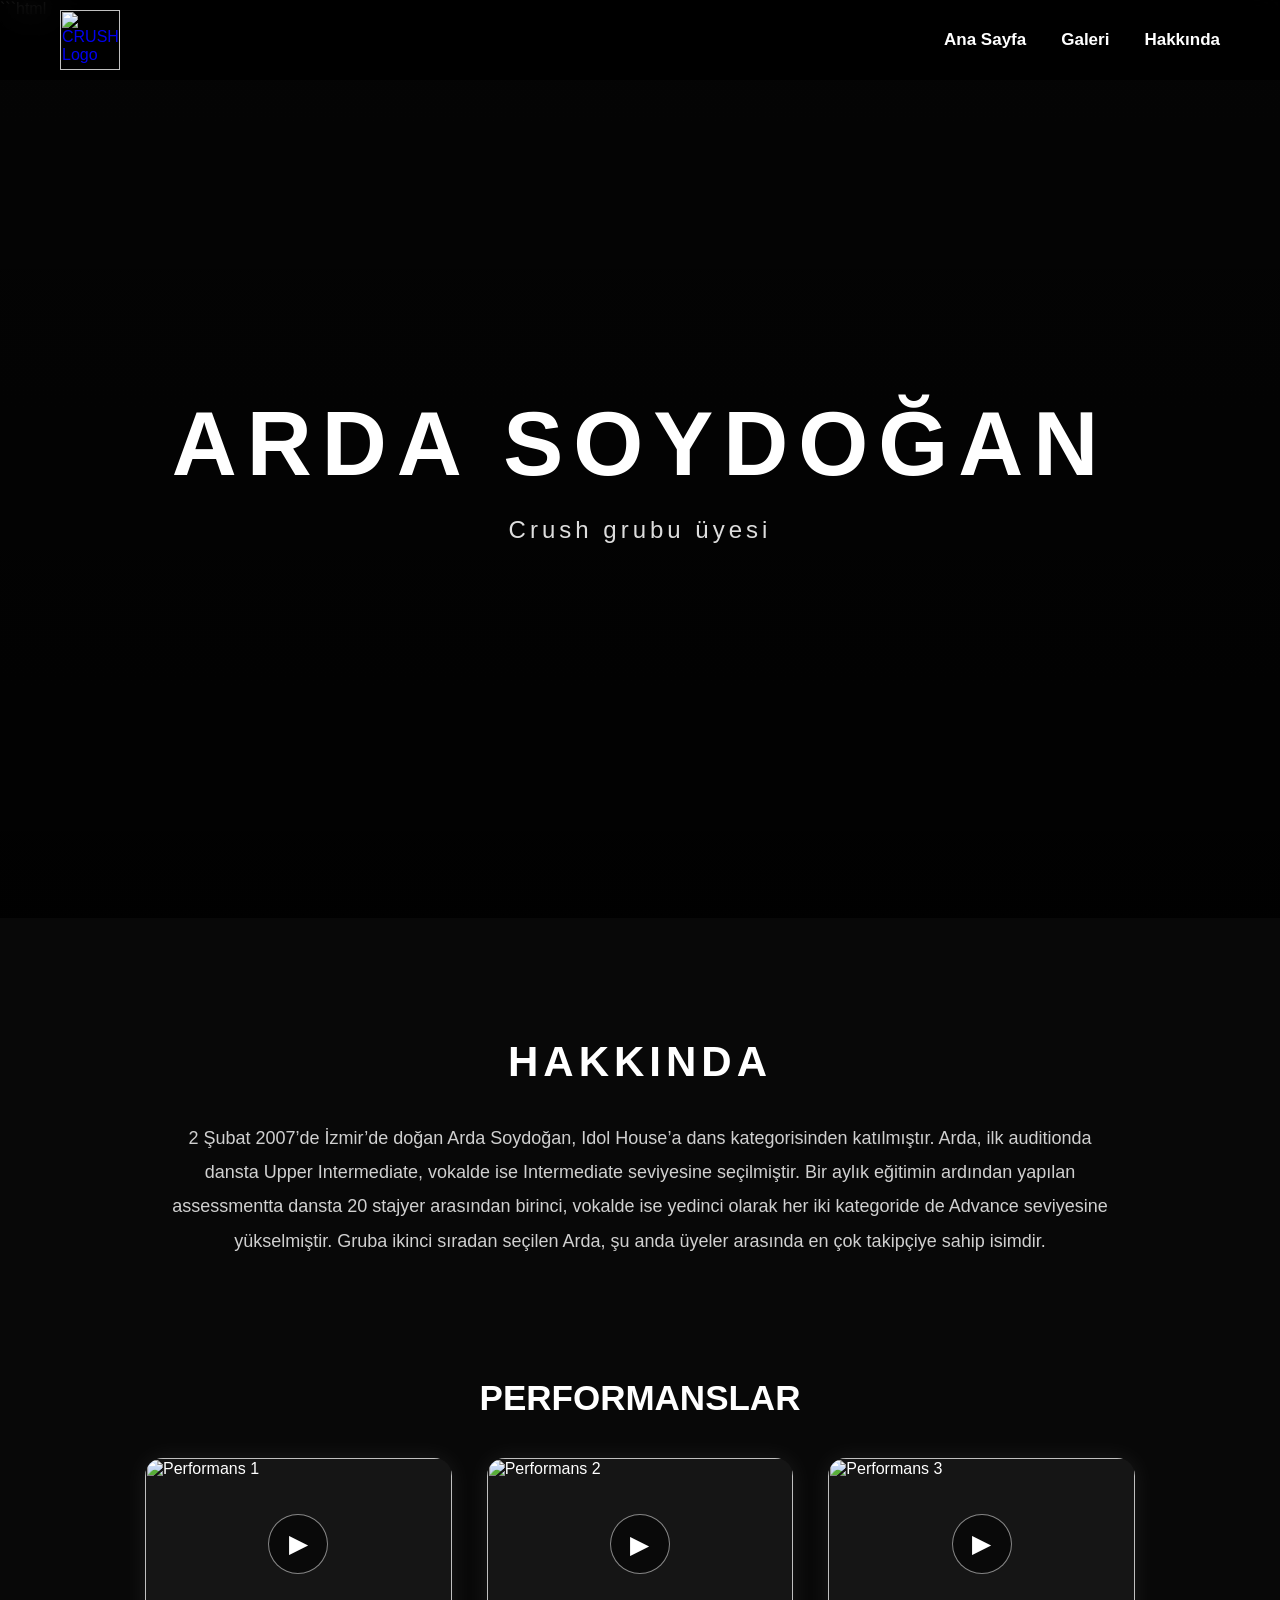
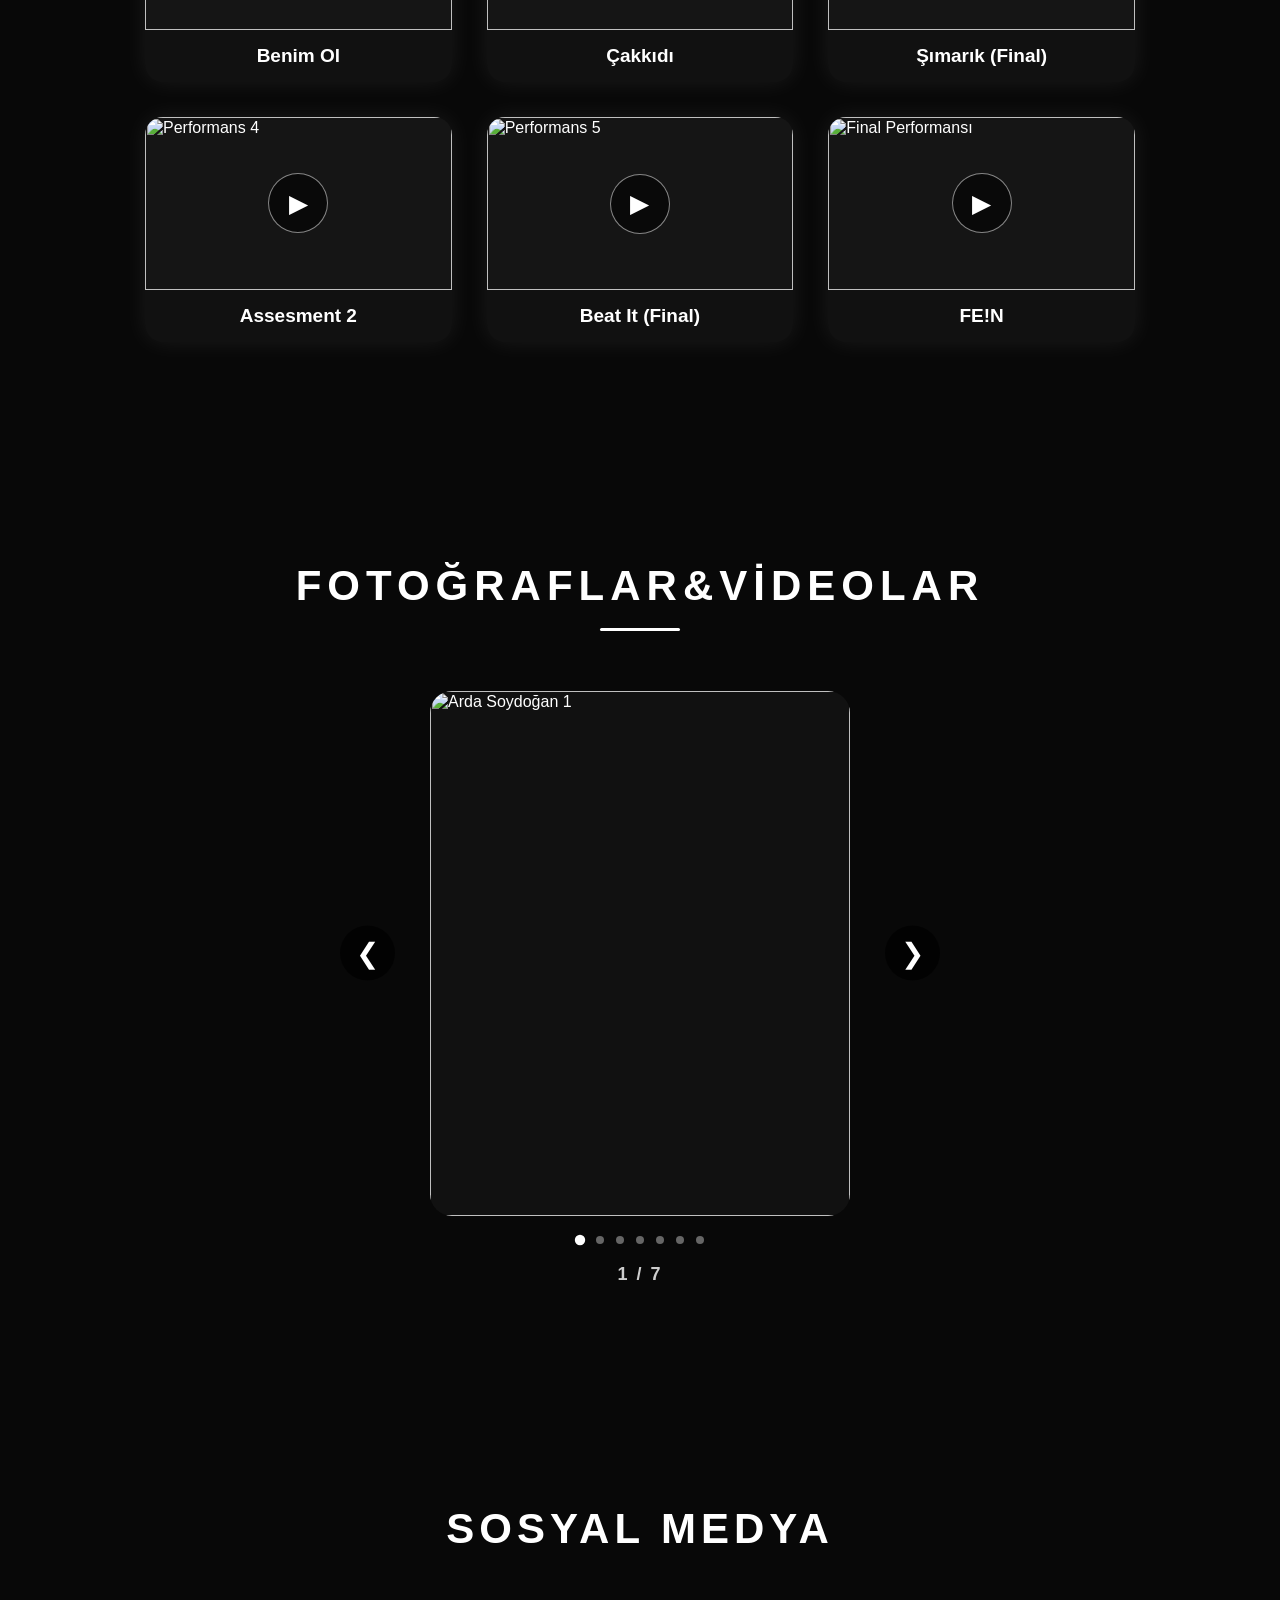
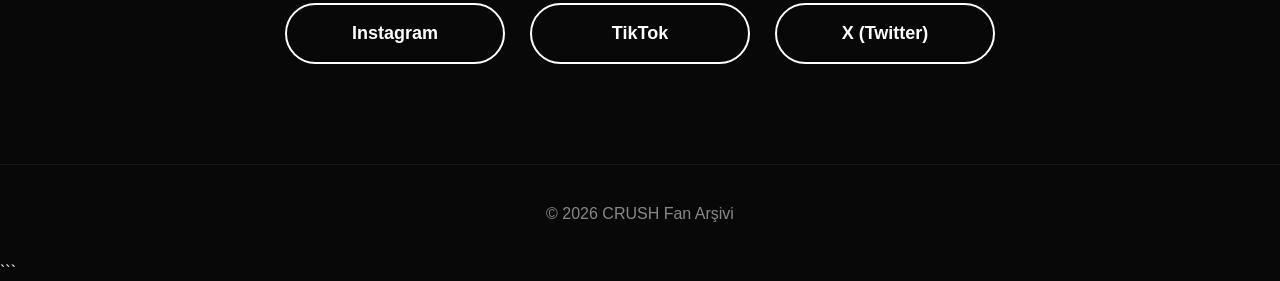
==== arda-soydogan.html @ 97792896 "Add files via upload" ====
```html
<!DOCTYPE html>
<html lang="tr">

<head>

    <meta charset="UTF-8">
    <meta name="viewport" content="width=device-width, initial-scale=1.0">

    <title>Arda Soydoğan | CRUSH</title>

    <link rel="stylesheet" href="arda-soydogan.css">

</head>


<body>


<!-- NAVBAR -->

<nav>

    <div class="logo">

        <a href="index.html">
            <img src="images/logo.jpg" alt="CRUSH Logo">
        </a>

    </div>


    <ul class="nav-links">

        <li><a href="index.html">Ana Sayfa</a></li>
        <li><a href="#gallery">Galeri</a></li>
        <li><a href="#about">Hakkında</a></li>

    </ul>

</nav>




<!-- HERO -->

<section class="hero">

    <div class="hero-overlay">

        <h1>ARDA SOYDOĞAN</h1>

        <p>Crush grubu üyesi</p>

    </div>

</section>





<!-- ABOUT -->

<section class="about" id="about">

    <h2>HAKKINDA</h2>

    <p>

2 Şubat 2007’de İzmir’de doğan Arda Soydoğan, Idol House’a dans kategorisinden katılmıştır. Arda, ilk auditionda dansta Upper Intermediate, vokalde ise Intermediate seviyesine seçilmiştir. Bir aylık eğitimin ardından yapılan assessmentta dansta 20 stajyer arasından birinci, vokalde ise yedinci olarak her iki kategoride de Advance seviyesine yükselmiştir. Gruba ikinci sıradan seçilen Arda, şu anda üyeler arasında en çok takipçiye sahip isimdir.
    </p>

</section>




<!-- PERFORMANSLAR -->

<section class="performances">

    <h2>PERFORMANSLAR</h2>

    <div class="performance-grid">

        <div class="performance-card" data-video="images/arda-performans/1.mp4">
            <div class="performance-thumb">
                <img src="images/arda-performans/1.jpg" alt="Performans 1">
                <div class="play-btn">▶</div>
            </div>
            <h3>Benim Ol</h3>
        </div>

        <div class="performance-card" data-video="images/arda-performans/2.mp4">
            <div class="performance-thumb">
                <img src="images/arda-performans/2.jpg" alt="Performans 2">
                <div class="play-btn">▶</div>
            </div>
            <h3>Çakkıdı</h3>
        </div>

        <div class="performance-card" data-video="images/arda-performans/3.mp4">
            <div class="performance-thumb">
                <img src="images/arda-performans/3.jpg" alt="Performans 3">
                <div class="play-btn">▶</div>
            </div>
            <h3>Şımarık (Final)</h3>
        </div>

        <div class="performance-card" data-video="images/arda-performans/4.mp4">
            <div class="performance-thumb">
                <img src="images/arda-performans/4.jpg" alt="Performans 4">
                <div class="play-btn">▶</div>
            </div>
            <h3>Assesment 2</h3>
        </div>

        <div class="performance-card" data-video="images/arda-performans/5.mp4">
            <div class="performance-thumb">
                <img src="images/arda-performans/5.jpg" alt="Performans 5">
                <div class="play-btn">▶</div>
            </div>
            <h3>Beat It (Final)</h3>
        </div>

        <div class="performance-card" data-video="images/arda-performans/6.mp4">
            <div class="performance-thumb">
                <img src="images/arda-performans/6.jpg" alt="Final Performansı">
                <div class="play-btn">▶</div>
            </div>
            <h3>FE!N</h3>
        </div>

    </div>

</section>


<!-- PERFORMANCE VIDEO POPUP -->

<div class="video-popup">

    <button class="popup-close">×</button>

    <div class="popup-video-wrapper">

        <video class="popup-video" playsinline></video>

        <button class="popup-play-btn">▶</button>

    </div>

</div>


<!-- GALERİ -->

<section class="gallery" id="gallery">


<h2>FOTOĞRAFLAR&VİDEOLAR</h2>


<div class="slider">


    <button class="prev">&#10094;</button>


    <div class="slides">


        <img src="images/arda-soydogan/1.jpg" class="active" alt="Arda Soydoğan 1">

        <img src="images/arda-soydogan/2.jpg" alt="Arda Soydoğan 2">

        <img src="images/arda-soydogan/3.jpg" alt="Arda Soydoğan 3">

        <img src="images/arda-soydogan/4.jpg" alt="Arda Soydoğan 4">


        <video id="ardaVideo" controls loop>

            <source src="images/arda-soydogan/5.mp4" type="video/mp4">

        </video>

        <img src="images/arda-soydogan/6.jpg" alt="Arda Soydoğan 5">


        <video id="ardaVideo2" controls loop>

            <source src="images/arda-soydogan/7.mp4" type="video/mp4">

        </video>

    </div>


    <button class="next">&#10095;</button>


</div>




<div class="dots">

    <span class="dot active-dot"></span>
    <span class="dot"></span>
    <span class="dot"></span>
    <span class="dot"></span>
    <span class="dot"></span>
    <span class="dot"></span>
    <span class="dot"></span>

</div>




<div class="counter" id="counter">
    1 / 7
</div>


</section>





<!-- SOSYAL MEDYA -->

<section class="social">

    <h2>SOSYAL MEDYA</h2>

    <div class="social-buttons">

        <a href="https://www.instagram.com/ardasoydogannn?igsh=cDVrcG1wYnpldndz" target="_blank">Instagram</a>

        <a href="https://www.tiktok.com/@jae_20s?_r=1&_t=ZS-98RLyQ02m4f" target="_blank">TikTok</a>

        <a href="https://x.com/ardasoydogann" target="_blank">X (Twitter)</a>

    </div>

</section>






<footer>

<p>© 2026 CRUSH Fan Arşivi</p>

</footer>






<!-- LIGHTBOX -->

<div class="lightbox">

    <span class="close">&times;</span>

    <img id="lightbox-img" alt="">

</div>






<script src="arda-soydogan.js"></script>

</body>

</html>
```
---- arda-soydogan.css ----
/* =========================
   RESET
========================= */

*{
    margin:0;
    padding:0;
    box-sizing:border-box;
}

html{
    scroll-behavior:smooth;
}

body{
    background:#080808;
    color:#fff;
    font-family:Arial, Helvetica, sans-serif;
    overflow-x:hidden;
}


/* =========================
   NAVBAR
========================= */

nav{
    position:fixed;
    top:0;
    left:0;
    width:100%;
    height:80px;

    display:flex;
    justify-content:space-between;
    align-items:center;

    padding:0 60px;

    background:rgba(0,0,0,.88);
    backdrop-filter:blur(14px);

    z-index:1000;
}

.logo{
    flex-shrink:0;
}

.logo img{
    height:60px;
    width:auto;
    display:block;
}

.nav-links{
    display:flex;
    align-items:center;
    gap:35px;

    list-style:none;
    margin:0;
    padding:0;

    flex-shrink:0;
}

.nav-links li{
    margin:0;
    padding:0;
}

.nav-links a{
    color:white;
    text-decoration:none;

    font-size:17px;
    font-weight:600;

    white-space:nowrap;

    transition:.3s;
}

.nav-links a:hover{
    color:#bfbfbf;
}


/* =========================
   HERO
========================= */

.hero{
    width:100%;
    height:100vh;

    background:
    linear-gradient(rgba(0,0,0,.45),rgba(0,0,0,.85)),
    url("images/arda-soydogan/1.jpg");

    background-size:cover;
    background-position:center;

    display:flex;
    justify-content:center;
    align-items:center;

    text-align:center;
}

.hero-overlay h1{
    font-size:90px;
    letter-spacing:10px;
    margin-bottom:20px;

    animation:fadeUp 1s ease;
}

.hero-overlay p{
    font-size:24px;
    color:#ddd;
    letter-spacing:4px;

    animation:fadeUp 1.3s ease;
}


/* =========================
   ABOUT
========================= */

.about{
    max-width:1000px;
    margin:120px auto;
    padding:0 30px;
    text-align:center;
}

.about h2{
    font-size:42px;
    letter-spacing:5px;
    margin-bottom:35px;
}

.about p{
    color:#d0d0d0;
    font-size:18px;
    line-height:1.9;
}


/* =========================
   PERFORMANCES
========================= */

.performances{
    width:100%;
    max-width:1050px;

    margin:100px auto;
    padding:0 30px;
}

.performances h2{
    text-align:center;

    font-size:35px;

    margin-bottom:40px;
}


/* =========================
   PERFORMANCE GRID
========================= */

.performance-grid{
    width:100%;
    max-width:1050px;

    margin:0 auto;

    display:grid;
    grid-template-columns:repeat(3,1fr);

    gap:35px;
}


/* =========================
   PERFORMANCE CARD
========================= */

.performance-card{
    width:100%;

    background:#111;

    border-radius:18px;

    overflow:hidden;

    box-shadow:0 0 25px rgba(255,255,255,.08);
}


/* =========================
   PERFORMANCE THUMBNAIL
========================= */

.performance-thumb{
    position:relative;

    width:100%;
    aspect-ratio:16 / 9;

    overflow:hidden;

    background:#151515;

    cursor:pointer;
}

.performance-thumb img{
    width:100%;
    height:100%;

    object-fit:cover;

    display:block;

    transition:
        transform .4s ease,
        filter .4s ease;
}


/* ZOOM */

.performance-card:hover .performance-thumb img{
    transform:scale(1.06);
    filter:brightness(.78);
}


/* =========================
   PERFORMANCE PLAY BUTTON
========================= */

.performance-thumb .play-btn{
    position:absolute;

    top:50%;
    left:50%;

    transform:translate(-50%,-50%);

    width:60px;
    height:60px;

    border-radius:50%;

    border:1px solid rgba(255,255,255,.5);

    background:rgba(0,0,0,.55);

    color:white;

    display:flex;
    justify-content:center;
    align-items:center;

    font-size:25px;

    cursor:pointer;

    z-index:5;

    transition:.3s;
}

.performance-thumb .play-btn:hover{
    transform:translate(-50%,-50%) scale(1.1);

    background:rgba(255,255,255,.85);

    color:#000;
}


/* =========================
   PERFORMANCE TITLE
========================= */

.performance-card h3{
    text-align:center;

    padding:15px;

    font-size:19px;
}


/* =========================
   PERFORMANCE VIDEO POPUP
========================= */

.video-popup{
    position:fixed;

    inset:0;

    width:100vw;
    height:100vh;

    background:rgba(0,0,0,.96);

    display:none;

    justify-content:center;
    align-items:center;

    z-index:999999;
}

.video-popup.active{
    display:flex;
}


/* =========================
   POPUP VIDEO WRAPPER
========================= */

.popup-video-wrapper{
    position:relative;

    width:92vw;
    height:92vh;

    display:flex;

    justify-content:center;
    align-items:center;
}


/* =========================
   POPUP VIDEO
========================= */

.popup-video{
    width:100%;
    height:100%;

    object-fit:contain;

    border-radius:15px;

    display:block;

    cursor:pointer;
}


/* =========================
   POPUP PLAY BUTTON
========================= */

.popup-play-btn{
    position:absolute;

    top:50%;
    left:50%;

    transform:translate(-50%,-50%);

    width:85px;
    height:85px;

    border-radius:50%;

    border:1px solid rgba(255,255,255,.5);

    background:rgba(255,255,255,.25);

    backdrop-filter:blur(10px);

    color:white;

    font-size:35px;

    display:none;

    justify-content:center;
    align-items:center;

    cursor:pointer;

    z-index:20;
}

.popup-play-btn:hover{
    transform:translate(-50%,-50%) scale(1.1);
}


/* =========================
   POPUP CLOSE BUTTON
========================= */

.popup-close{
    position:fixed;

    top:25px;
    right:30px;

    width:55px;
    height:55px;

    border:none;

    border-radius:50%;

    background:rgba(0,0,0,.6);

    color:white;

    font-size:40px;

    line-height:1;

    cursor:pointer;

    z-index:9999999;
}

.popup-close:hover{
    background:white;
    color:black;
}


/* =========================
   GALLERY
========================= */

.gallery{
    width:100%;
    max-width:1200px;

    margin:0 auto;

    padding:120px 30px;
}

.gallery h2{
    text-align:center;

    font-size:42px;

    letter-spacing:6px;

    margin-bottom:60px;

    text-transform:uppercase;

    position:relative;
}

.gallery h2::after{
    content:"";

    display:block;

    width:80px;
    height:3px;

    background:#fff;

    margin:18px auto 0;

    border-radius:10px;
}


/* =========================
   SLIDER
========================= */

.slider{
    position:relative;

    width:420px;

    margin:0 auto;
}

.slides{
    position:relative;

    width:100%;

    aspect-ratio:4 / 5;

    overflow:hidden;

    border-radius:22px;

    background:#111;
}


/* FOTO + VIDEO */

.slides img,
.slides video{
    position:absolute;

    top:0;
    left:0;

    width:100%;
    height:100%;

    object-fit:cover;
    object-position:center;

    opacity:0;

    transform:scale(1.08);

    transition:
        opacity .6s ease,
        transform .6s ease,
        filter .4s ease;

    pointer-events:none;
}


/* AKTİF SLIDE */

.slides img.active,
.slides video.active{
    opacity:1;

    transform:scale(1);

    pointer-events:auto;

    z-index:2;
}


/* HOVER */

.slides img.active:hover,
.slides video.active:hover{
    transform:scale(1.03);

    filter:brightness(1.08);
}


/* =========================
   SLIDER OKLARI
========================= */

.prev,
.next{
    position:absolute;

    top:50%;

    transform:translateY(-50%);

    width:55px;
    height:55px;

    display:flex;

    justify-content:center;
    align-items:center;

    border:none;

    border-radius:50%;

    background:rgba(0,0,0,.7);

    color:#fff;

    font-size:28px;

    cursor:pointer;

    z-index:100;

    transition:.3s;
}

.prev:hover,
.next:hover{
    background:#fff;

    color:#000;
}

.prev{
    left:-90px;
}

.next{
    right:-90px;
}


/* =========================
   DOTS
========================= */

.dots{
    display:flex;

    justify-content:center;
    align-items:center;

    gap:12px;

    margin-top:20px;
}

.dot{
    width:8px;
    height:8px;

    border-radius:50%;

    background:#666;

    display:block;

    transition:.3s;
}

.active-dot{
    background:#fff;

    transform:scale(1.3);
}


/* =========================
   COUNTER
========================= */

.counter{
    text-align:center;

    margin-top:20px;

    color:#fff;

    font-size:18px;

    font-weight:600;

    letter-spacing:2px;

    opacity:.8;
}


/* =========================
   LIGHTBOX
========================= */

.lightbox{
    position:fixed;

    inset:0;

    width:100vw;
    height:100vh;

    background:rgba(0,0,0,.96);

    display:none;

    justify-content:center;
    align-items:center;

    z-index:999998;
}

.lightbox.active{
    display:flex;
}

.lightbox img{
    max-width:90vw;
    max-height:90vh;

    object-fit:contain;

    border-radius:15px;
}

.close{
    position:fixed;

    top:25px;
    right:30px;

    width:55px;
    height:55px;

    display:flex;
    justify-content:center;
    align-items:center;

    color:white;

    font-size:45px;

    cursor:pointer;

    z-index:999999;
}

.close:hover{
    color:#aaa;
}


/* =========================
   SOCIAL
========================= */

.social{
    padding:100px 30px;

    text-align:center;
}

.social h2{
    font-size:42px;

    letter-spacing:5px;

    margin-bottom:50px;
}

.social-buttons{
    display:flex;

    justify-content:center;

    flex-wrap:wrap;

    gap:25px;
}

.social-buttons a{
    width:220px;

    padding:18px;

    text-decoration:none;

    color:white;

    border:2px solid white;

    border-radius:50px;

    font-size:18px;

    font-weight:bold;

    transition:.35s;
}

.social-buttons a:hover{
    background:white;

    color:black;

    transform:translateY(-5px);
}


/* =========================
   FOOTER
========================= */

footer{
    padding:40px 20px;

    text-align:center;

    color:#888;

    border-top:1px solid rgba(255,255,255,.08);
}


/* =========================
   ANIMATION
========================= */

@keyframes fadeUp{

    from{
        opacity:0;
        transform:translateY(40px);
    }

    to{
        opacity:1;
        transform:translateY(0);
    }

}


/* =========================
   TABLET
========================= */

@media(max-width:900px){

    nav{
        height:70px;

        padding:0 20px;
    }

    .logo img{
        height:50px;
    }

    .nav-links{
        gap:15px;
    }

    .nav-links a{
        font-size:14px;
    }

    .hero-overlay h1{
        font-size:56px;
    }

    .hero-overlay p{
        font-size:18px;
    }

    .performance-grid{
        grid-template-columns:repeat(2,1fr);

        gap:25px;
    }

    .prev,
    .next{
        width:50px;
        height:50px;

        font-size:22px;
    }

    .prev{
        left:-60px;
    }

    .next{
        right:-60px;
    }

    .popup-video-wrapper{
        width:94vw;
        height:90vh;
    }

}


/* =========================
   TELEFON
========================= */

@media(max-width:700px){

    nav{
        padding:0 15px;
    }

    .logo img{
        height:45px;
    }

    .nav-links{
        gap:10px;
    }

    .nav-links a{
        font-size:12px;
    }

    .gallery{
        padding-left:20px;
        padding-right:20px;
    }

    .slider{
        width:85vw;
        max-width:420px;
    }

    .prev{
        left:-25px;
    }

    .next{
        right:-25px;
    }

    .performance-grid{
        grid-template-columns:repeat(2,1fr);

        gap:20px;
    }

    .performances{
        padding:0 20px;
    }

}


/* =========================
   KÜÇÜK TELEFON
========================= */

@media(max-width:450px){

    nav{
        padding:0 10px;
    }

    .logo img{
        height:40px;
    }

    .nav-links{
        gap:7px;
    }

    .nav-links a{
        font-size:11px;
    }

    .hero-overlay h1{
        font-size:40px;

        letter-spacing:5px;
    }

    .hero-overlay p{
        font-size:15px;

        letter-spacing:2px;
    }

    .performance-grid{
        grid-template-columns:1fr;

        max-width:330px;
    }

    .slider{
        width:80vw;
    }

    .prev{
        left:-20px;
    }

    .next{
        right:-20px;
    }

    .prev,
    .next{
        width:45px;
        height:45px;

        font-size:20px;
    }

    .popup-video-wrapper{
        width:96vw;
        height:88vh;
    }

}
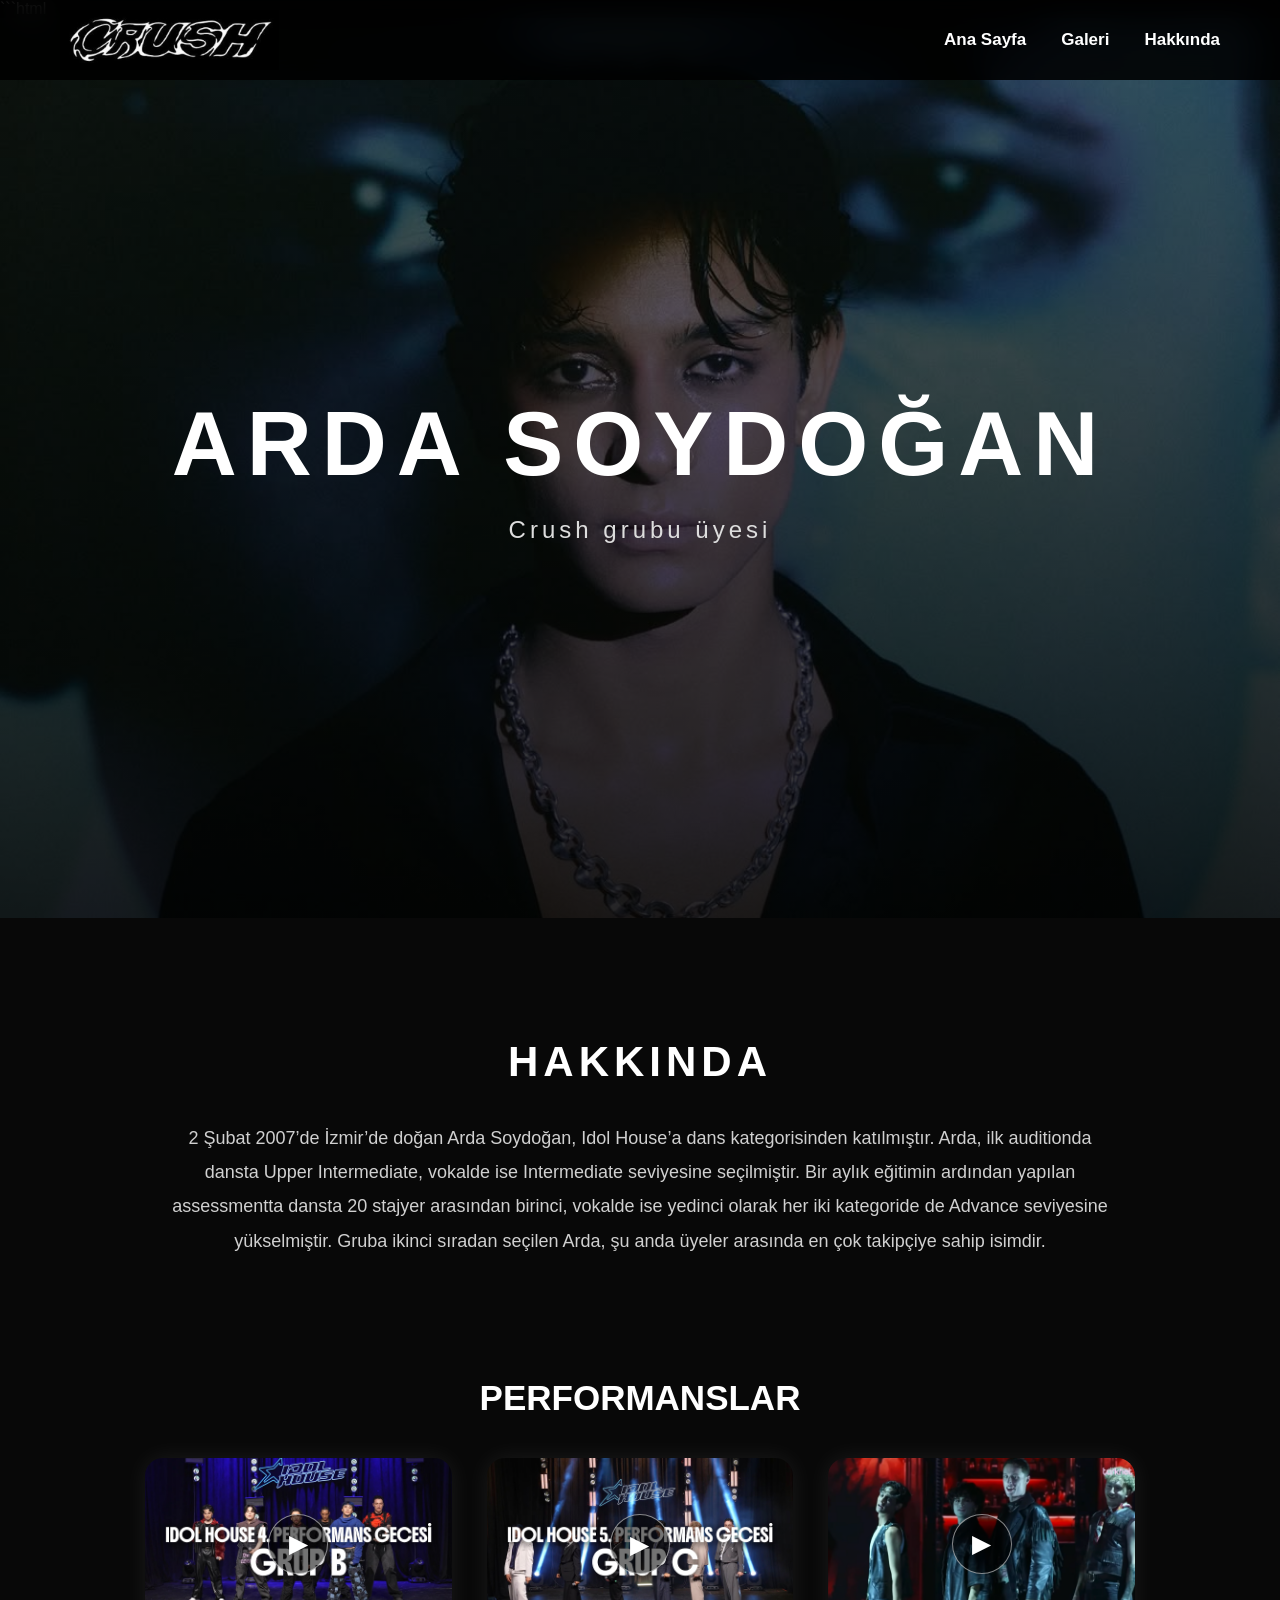
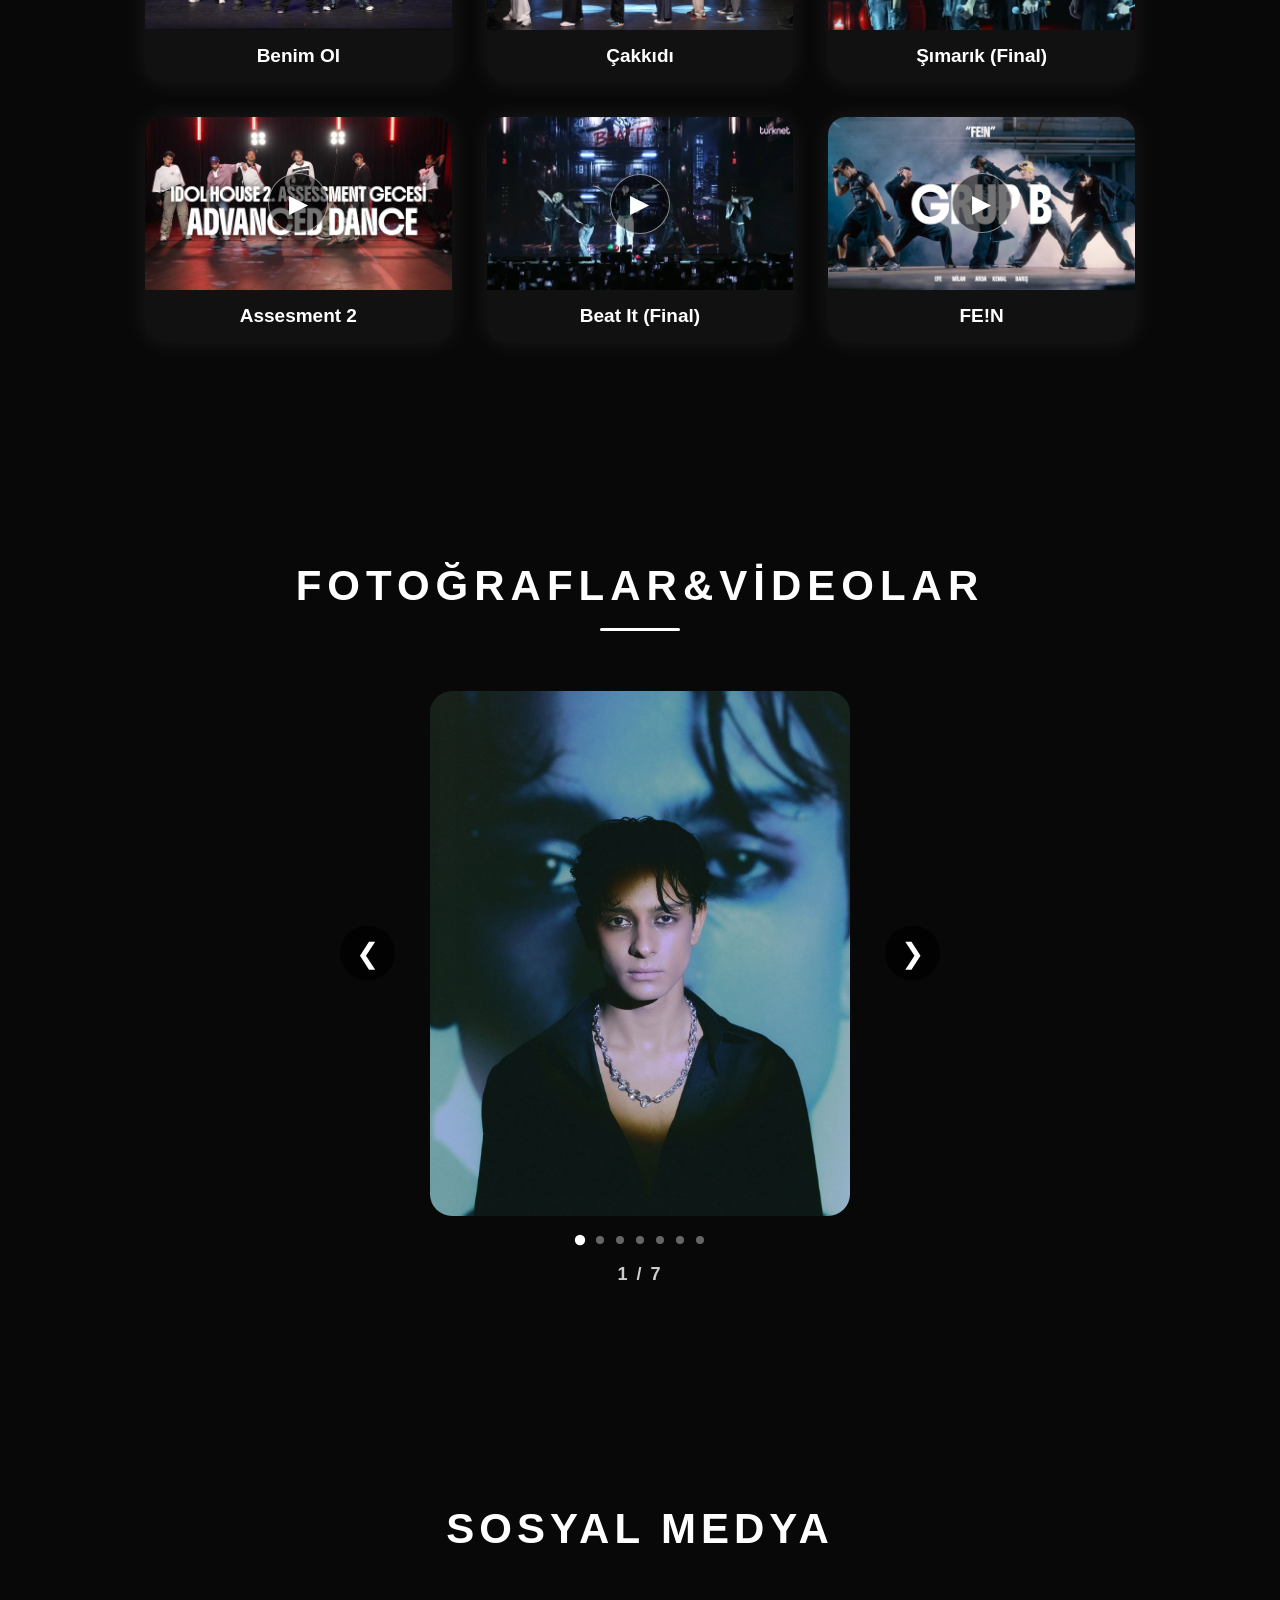
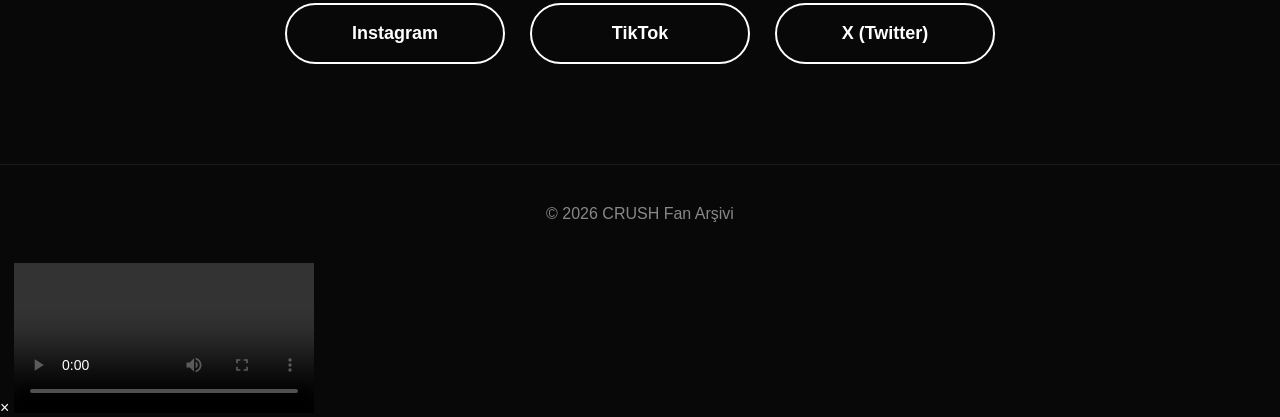
==== commit 65a465a0: "ok" ====
--- a/arda-soydogan.html
+++ b/arda-soydogan.html
@@ -284,7 +284,13 @@
 
 <script src="arda-soydogan.js"></script>
 
+<div class="video-lightbox" id="videoLightbox">
+    <span class="video-close">&times;</span>
+    <video id="lightboxVideo" controls></video>
+</div>
+
 </body>
-
 </html>
-```
+</body>
+
+</html>
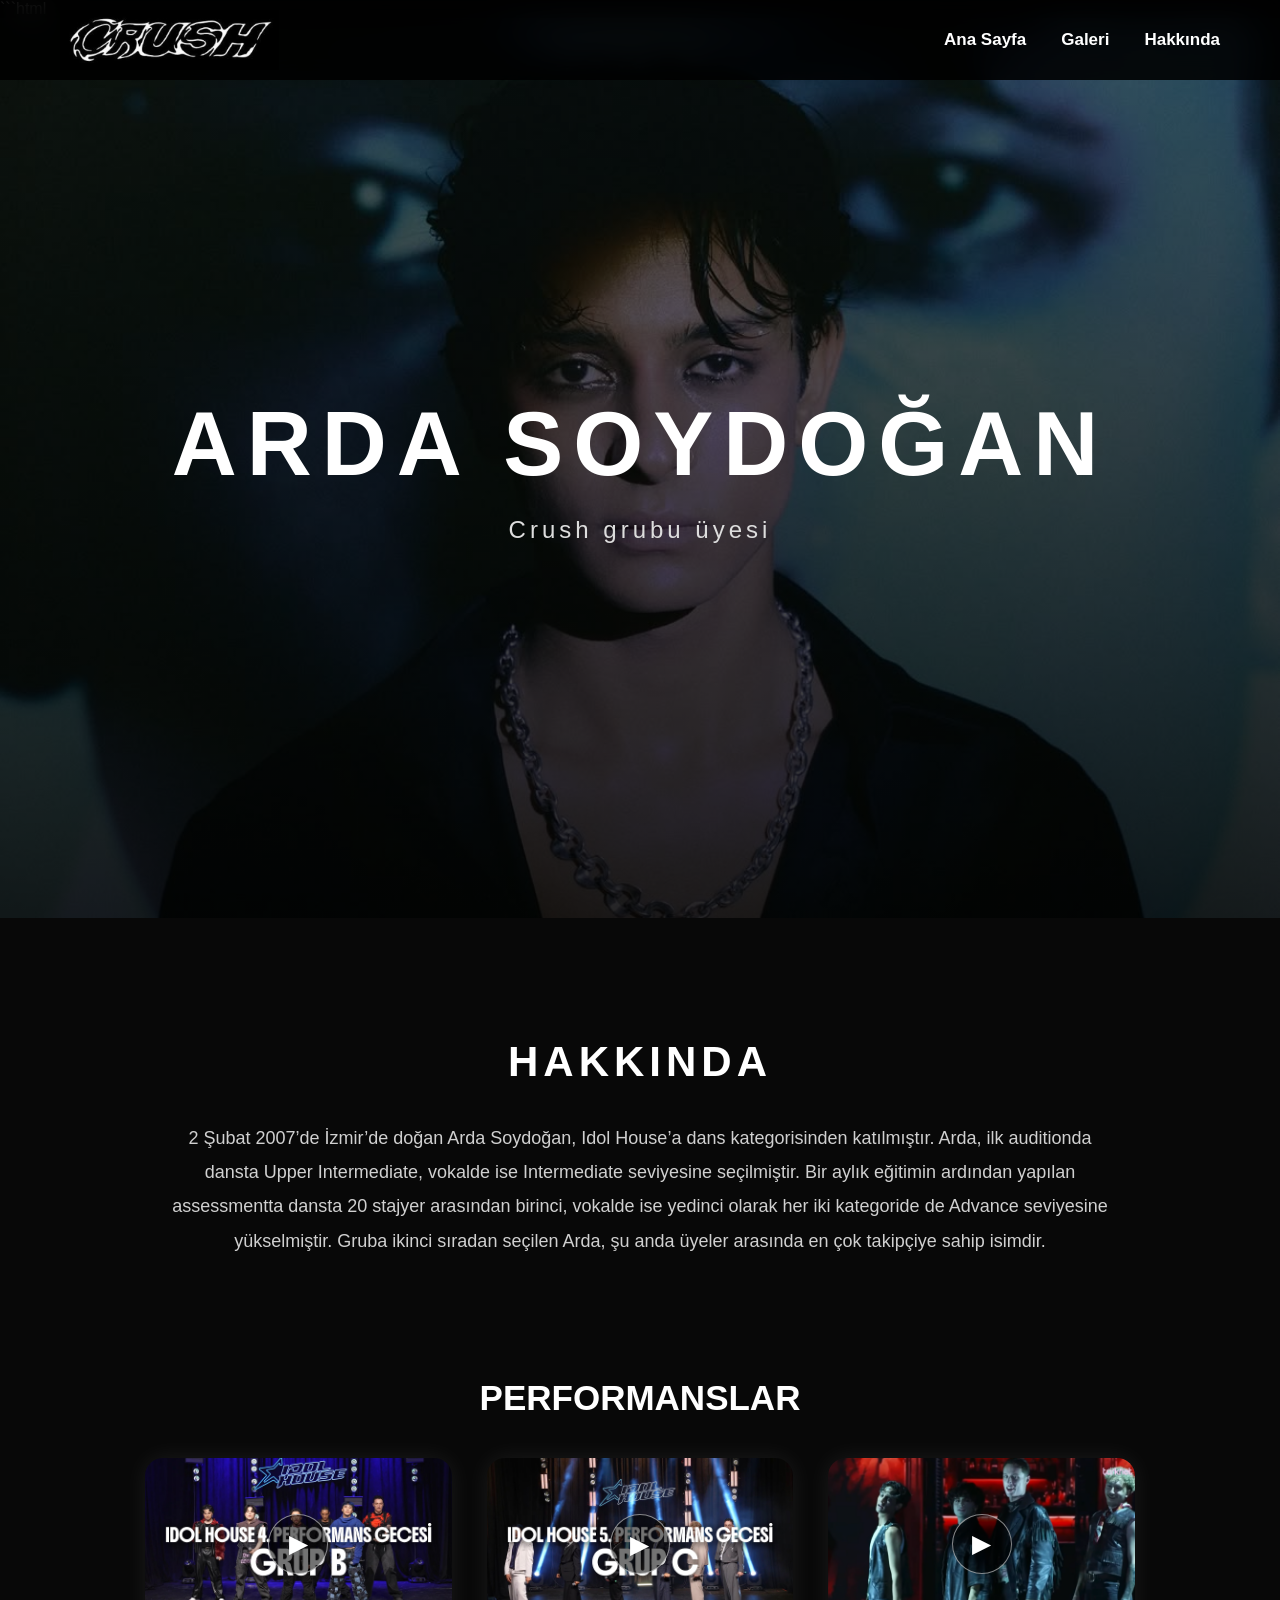
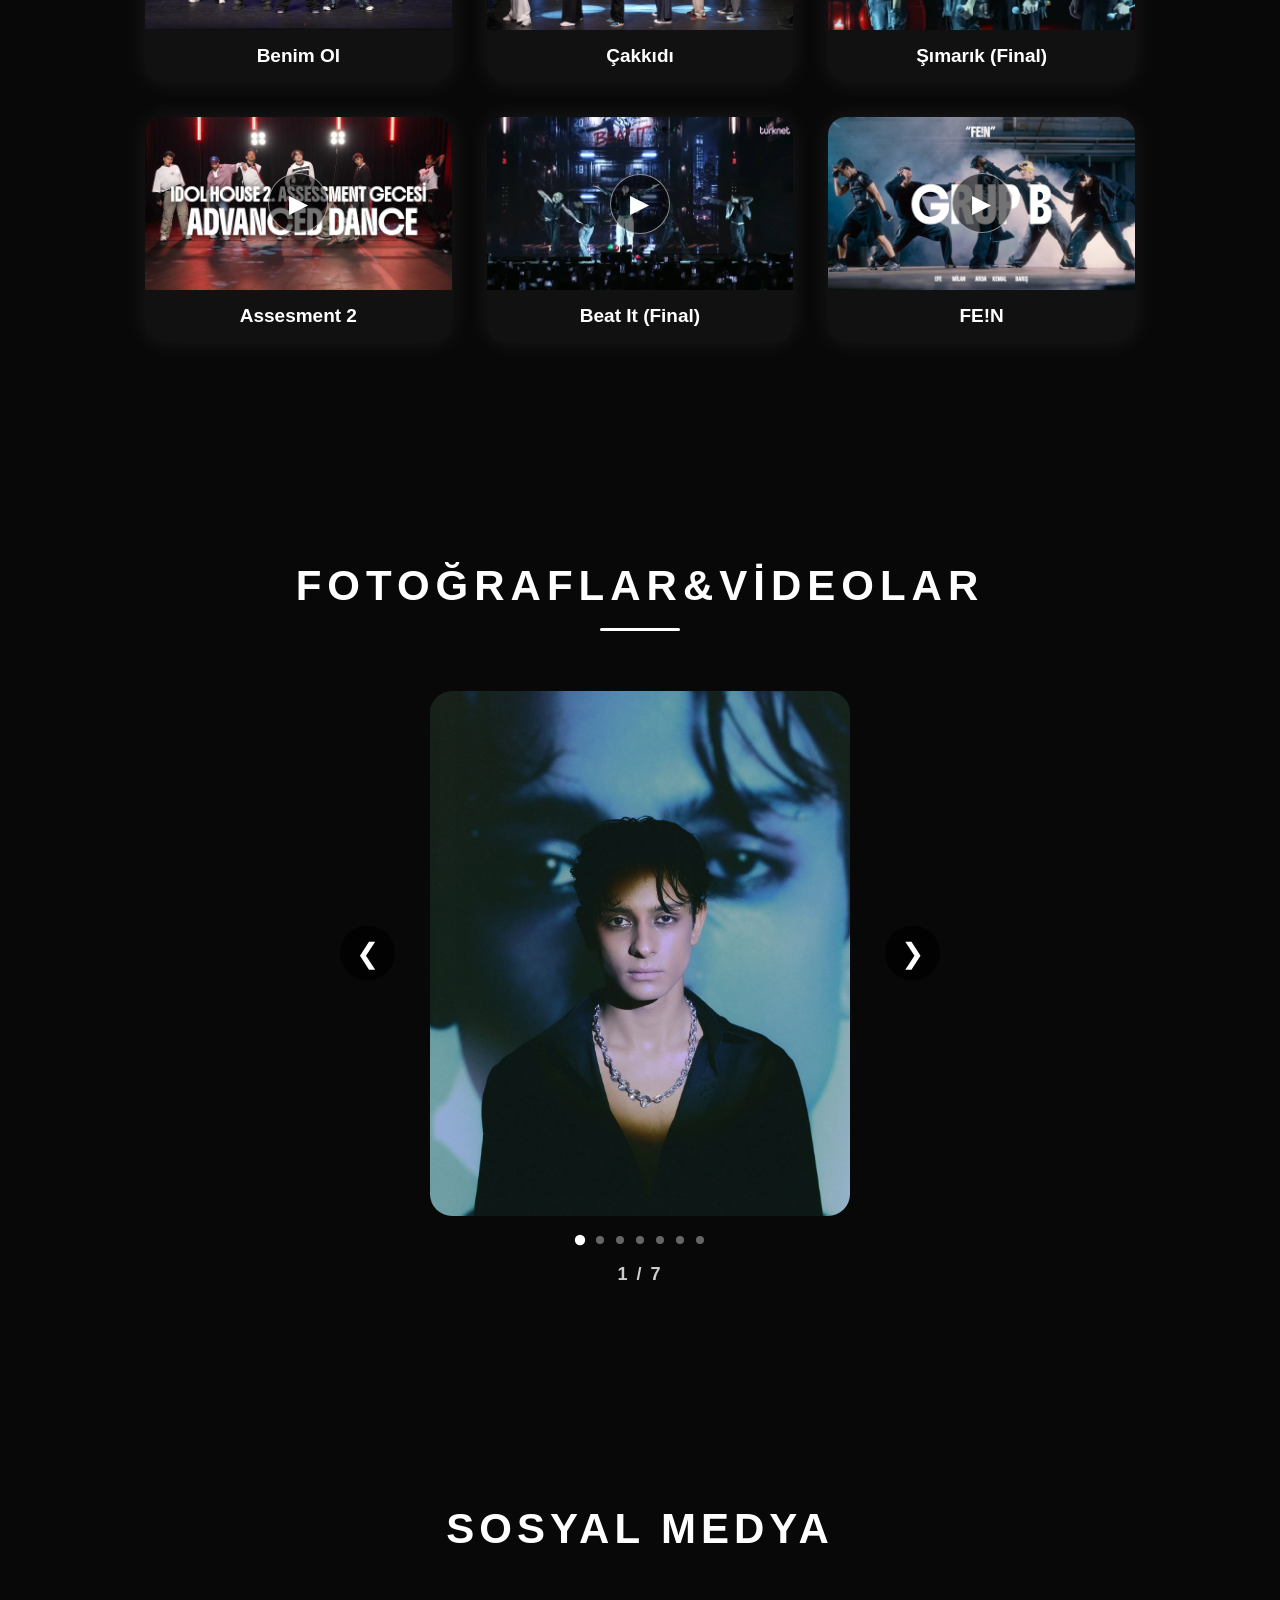
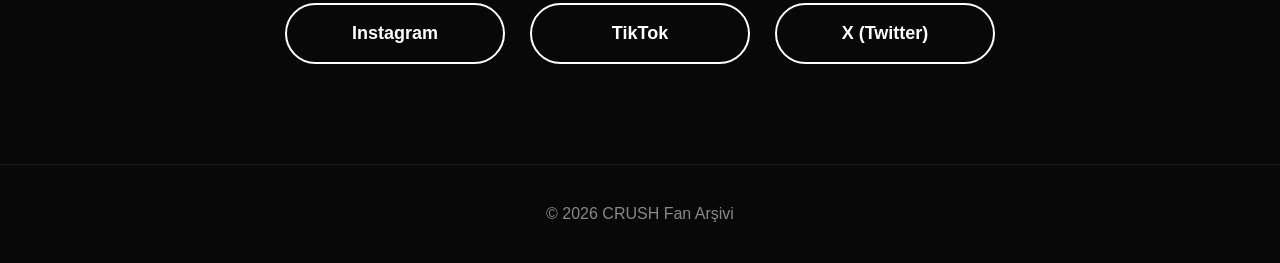
==== commit f34e8eed: "popup" ====
--- a/arda-soydogan.html
+++ b/arda-soydogan.html
@@ -284,13 +284,5 @@
 
 <script src="arda-soydogan.js"></script>
 
-<div class="video-lightbox" id="videoLightbox">
-    <span class="video-close">&times;</span>
-    <video id="lightboxVideo" controls></video>
-</div>
-
 </body>
 </html>
-</body>
-
-</html>
--- a/arda-soydogan.css
+++ b/arda-soydogan.css
@@ -413,27 +413,29 @@
 .popup-close{
     position:fixed;
 
-    top:25px;
-    right:30px;
-
-    width:55px;
-    height:55px;
+    top:15px;
+    right:15px;
+
+    width:48px;
+    height:48px;
+
+    display:flex;
+    justify-content:center;
+    align-items:center;
 
     border:none;
-
     border-radius:50%;
 
-    background:rgba(0,0,0,.6);
-
-    color:white;
-
-    font-size:40px;
-
+    background:rgba(0,0,0,.8);
+
+    color:#fff;
+
+    font-size:32px;
     line-height:1;
 
     cursor:pointer;
 
-    z-index:9999999;
+    z-index:99999999;
 }
 
 .popup-close:hover{
@@ -1006,4 +1008,80 @@
         height:88vh;
     }
 
+}
+
+/* VIDEO FULLSCREEN LIGHTBOX */
+
+.video-lightbox{
+
+    display:none;
+
+    position:fixed;
+
+    top:0;
+    left:0;
+
+    width:100%;
+    height:100%;
+
+    background:rgba(0,0,0,.95);
+
+    z-index:9999;
+
+    justify-content:center;
+    align-items:center;
+
+}
+
+
+.video-lightbox video{
+
+    max-width:90%;
+    max-height:90%;
+
+}
+
+
+.video-lightbox.active{
+
+    display:flex;
+
+}
+
+
+.video-close{
+
+    position:absolute;
+
+    top:20px;
+    right:30px;
+
+    color:white;
+
+    font-size:45px;
+
+    cursor:pointer;
+
+    z-index:10000;
+
+}
+
+
+@media(max-width:768px){
+
+    .video-lightbox video{
+
+        width:95%;
+
+    }
+
+    .video-close{
+
+        top:10px;
+        right:20px;
+
+        font-size:35px;
+
+    }
+
 }
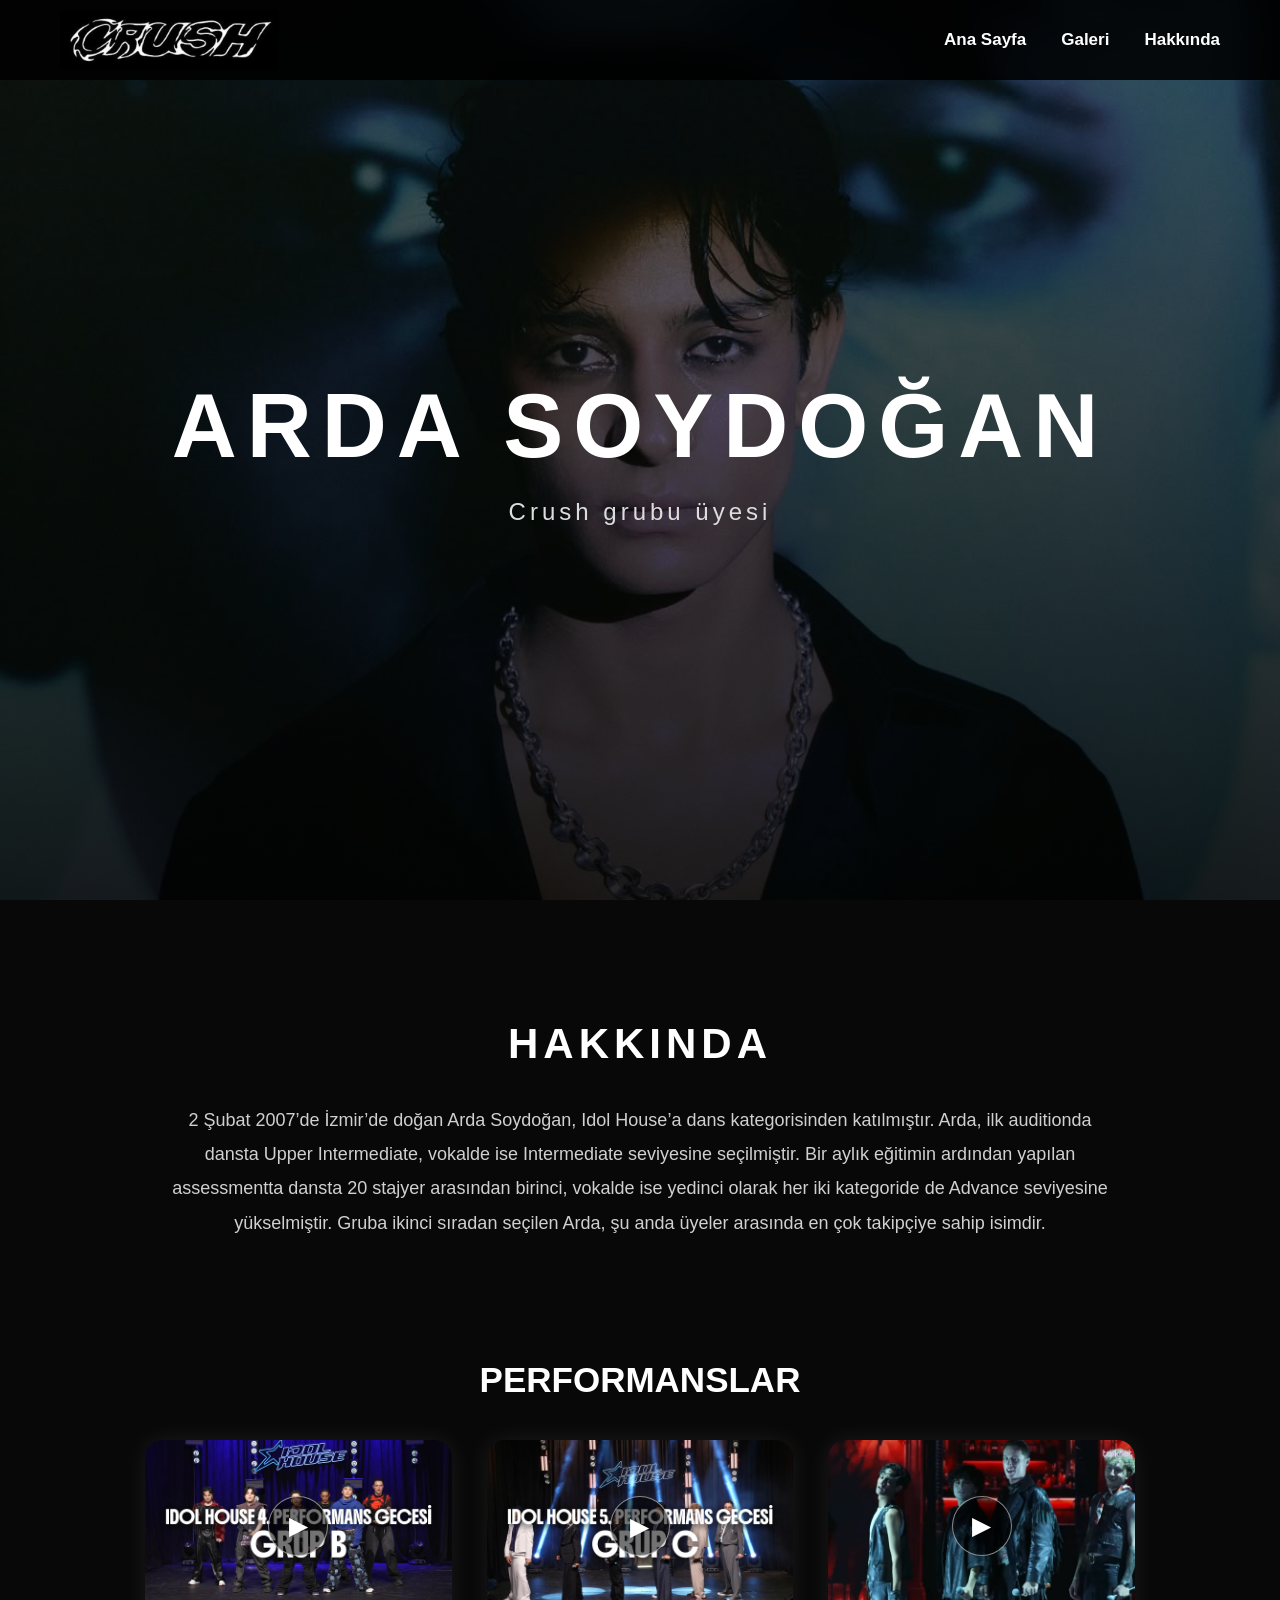
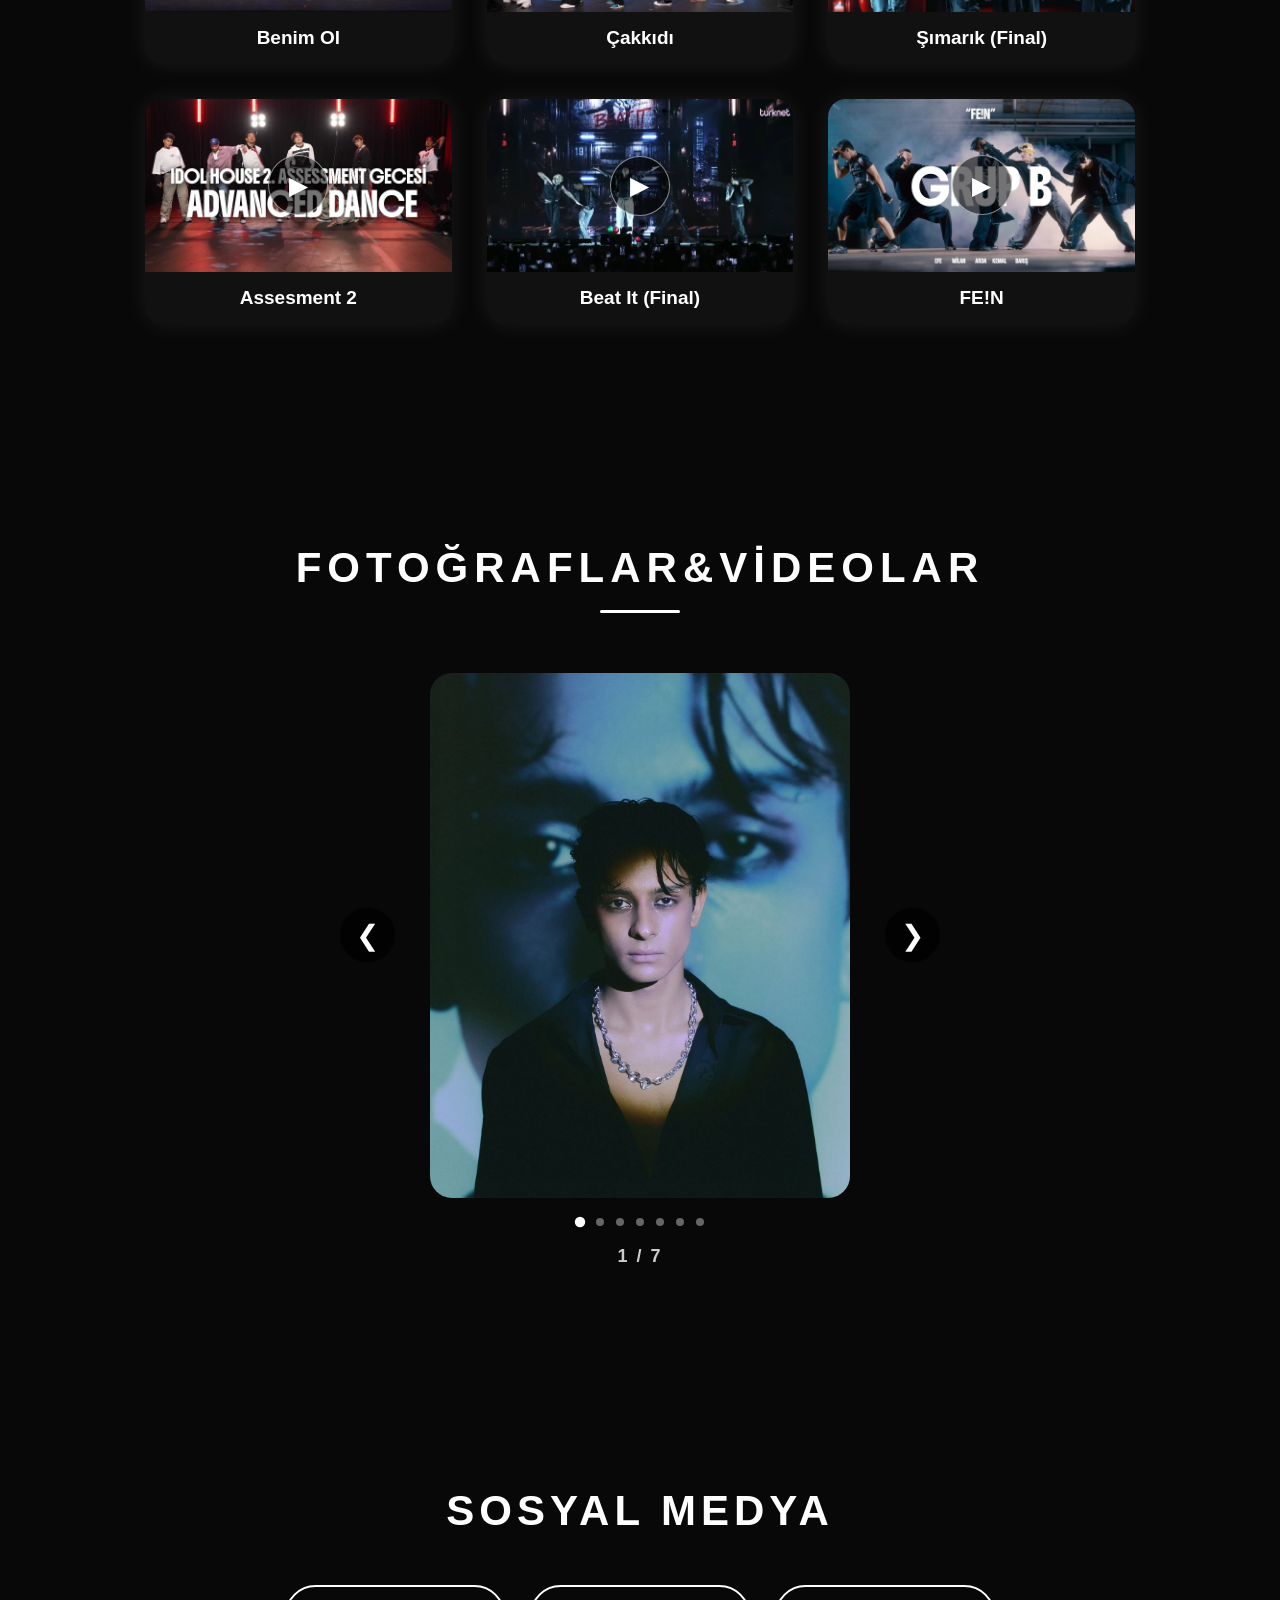
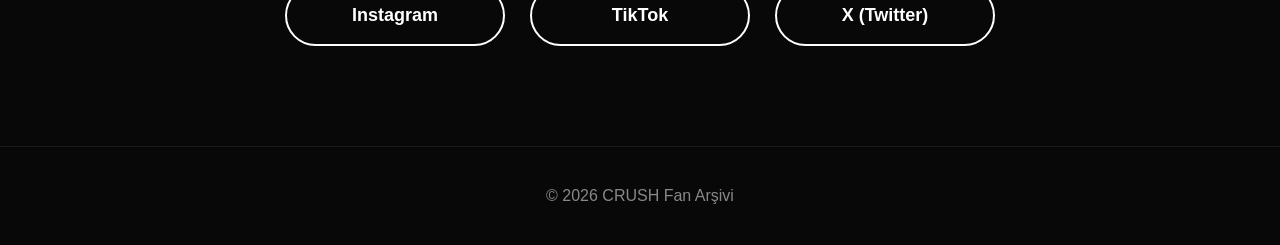
==== commit ada3156a: "html delete" ====
--- a/arda-soydogan.html
+++ b/arda-soydogan.html
@@ -1,4 +1,3 @@
-```html
 <!DOCTYPE html>
 <html lang="tr">
 
--- a/arda-soydogan.css
+++ b/arda-soydogan.css
@@ -308,13 +308,9 @@
 
 .video-popup{
     position:fixed;
-
     inset:0;
 
-    width:100vw;
-    height:100vh;
-
-    background:rgba(0,0,0,.96);
+    background:rgba(0,0,0,.75);
 
     display:none;
 
@@ -336,11 +332,12 @@
 .popup-video-wrapper{
     position:relative;
 
-    width:92vw;
-    height:92vh;
-
-    display:flex;
-
+    width:800px;
+    max-width:90vw;
+
+    aspect-ratio:16/9;
+
+    display:flex;
     justify-content:center;
     align-items:center;
 }
@@ -354,93 +351,29 @@
     width:100%;
     height:100%;
 
-    object-fit:contain;
+    object-fit:cover;
 
     border-radius:15px;
 
     display:block;
-
-    cursor:pointer;
-}
-
-
-/* =========================
-   POPUP PLAY BUTTON
+}
+
+
+/* =========================
+   PLAY BUTTON
 ========================= */
 
 .popup-play-btn{
-    position:absolute;
-
-    top:50%;
-    left:50%;
-
-    transform:translate(-50%,-50%);
-
-    width:85px;
-    height:85px;
-
-    border-radius:50%;
-
-    border:1px solid rgba(255,255,255,.5);
-
-    background:rgba(255,255,255,.25);
-
-    backdrop-filter:blur(10px);
-
-    color:white;
-
-    font-size:35px;
-
     display:none;
-
-    justify-content:center;
-    align-items:center;
-
-    cursor:pointer;
-
-    z-index:20;
-}
-
-.popup-play-btn:hover{
-    transform:translate(-50%,-50%) scale(1.1);
-}
-
-
-/* =========================
-   POPUP CLOSE BUTTON
+}
+
+
+/* =========================
+   CLOSE BUTTON
 ========================= */
 
 .popup-close{
-    position:fixed;
-
-    top:15px;
-    right:15px;
-
-    width:48px;
-    height:48px;
-
-    display:flex;
-    justify-content:center;
-    align-items:center;
-
-    border:none;
-    border-radius:50%;
-
-    background:rgba(0,0,0,.8);
-
-    color:#fff;
-
-    font-size:32px;
-    line-height:1;
-
-    cursor:pointer;
-
-    z-index:99999999;
-}
-
-.popup-close:hover{
-    background:white;
-    color:black;
+    display:none;
 }
 
 
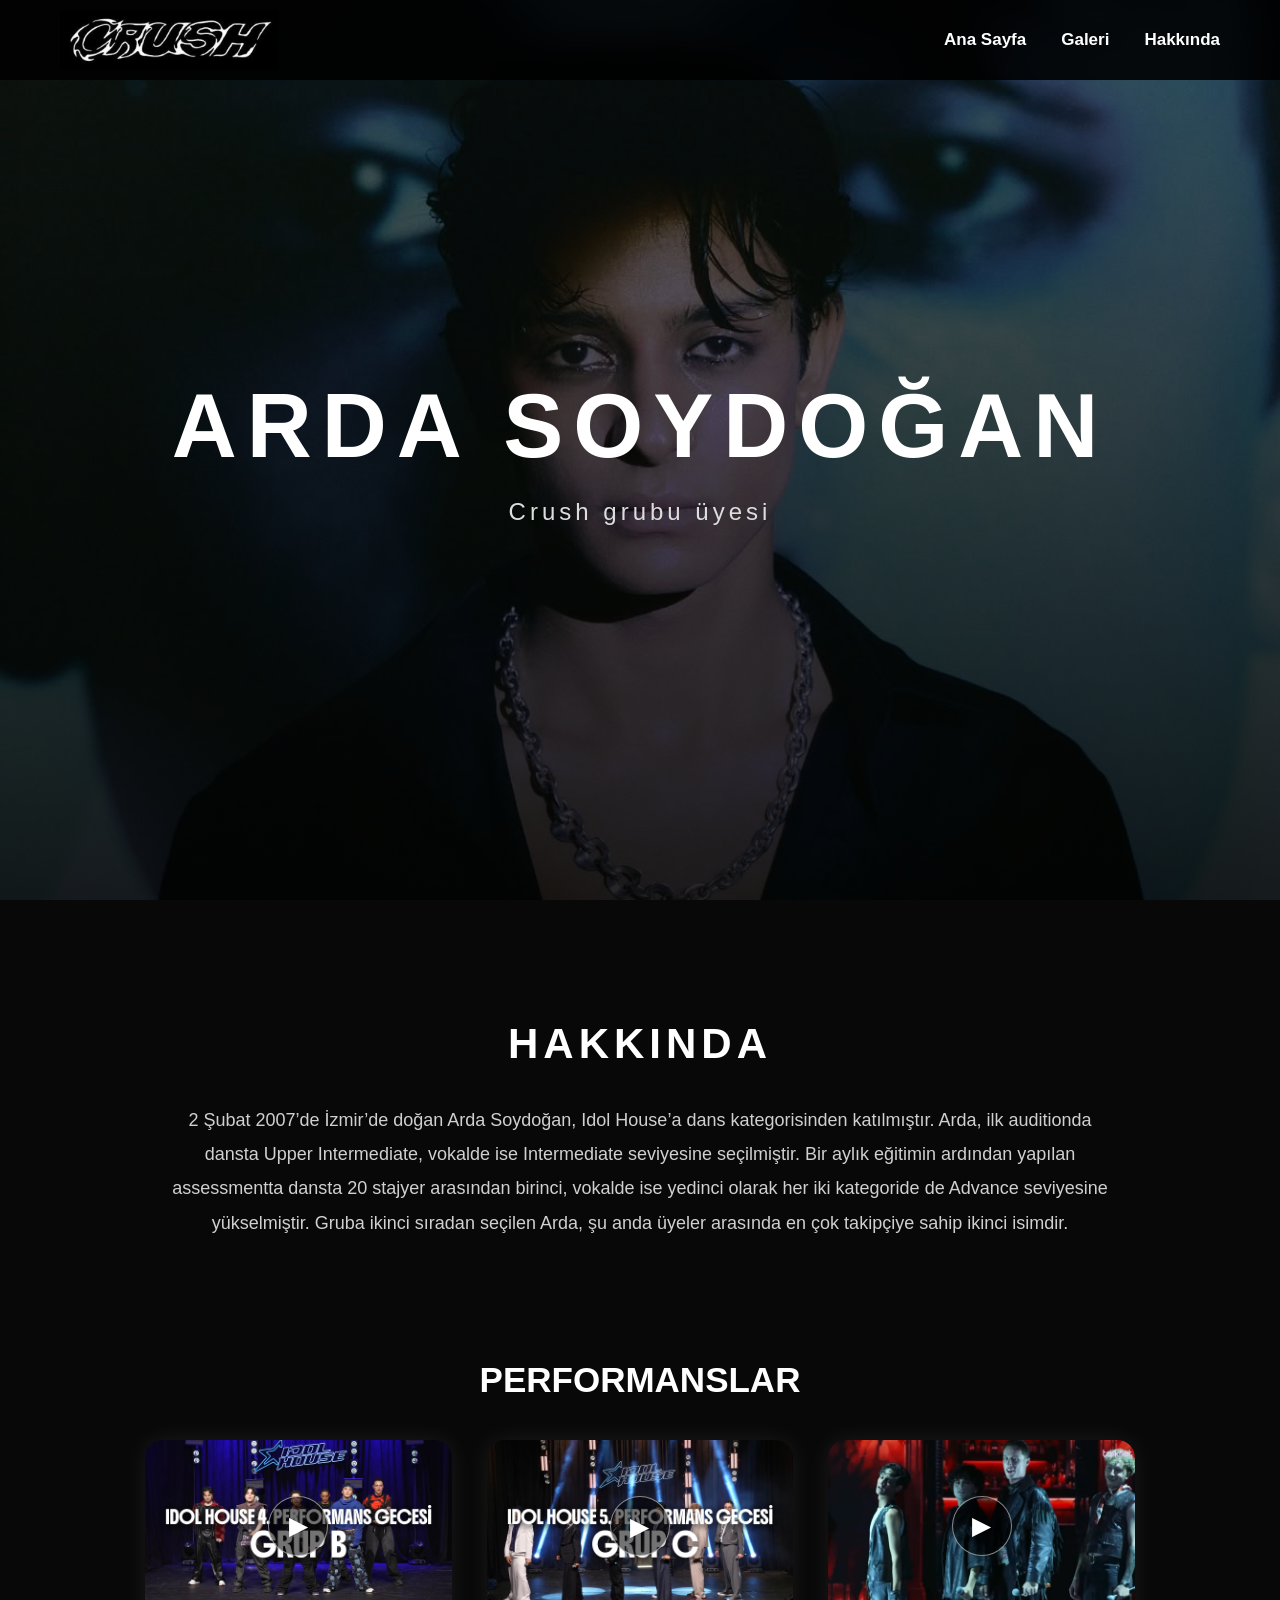
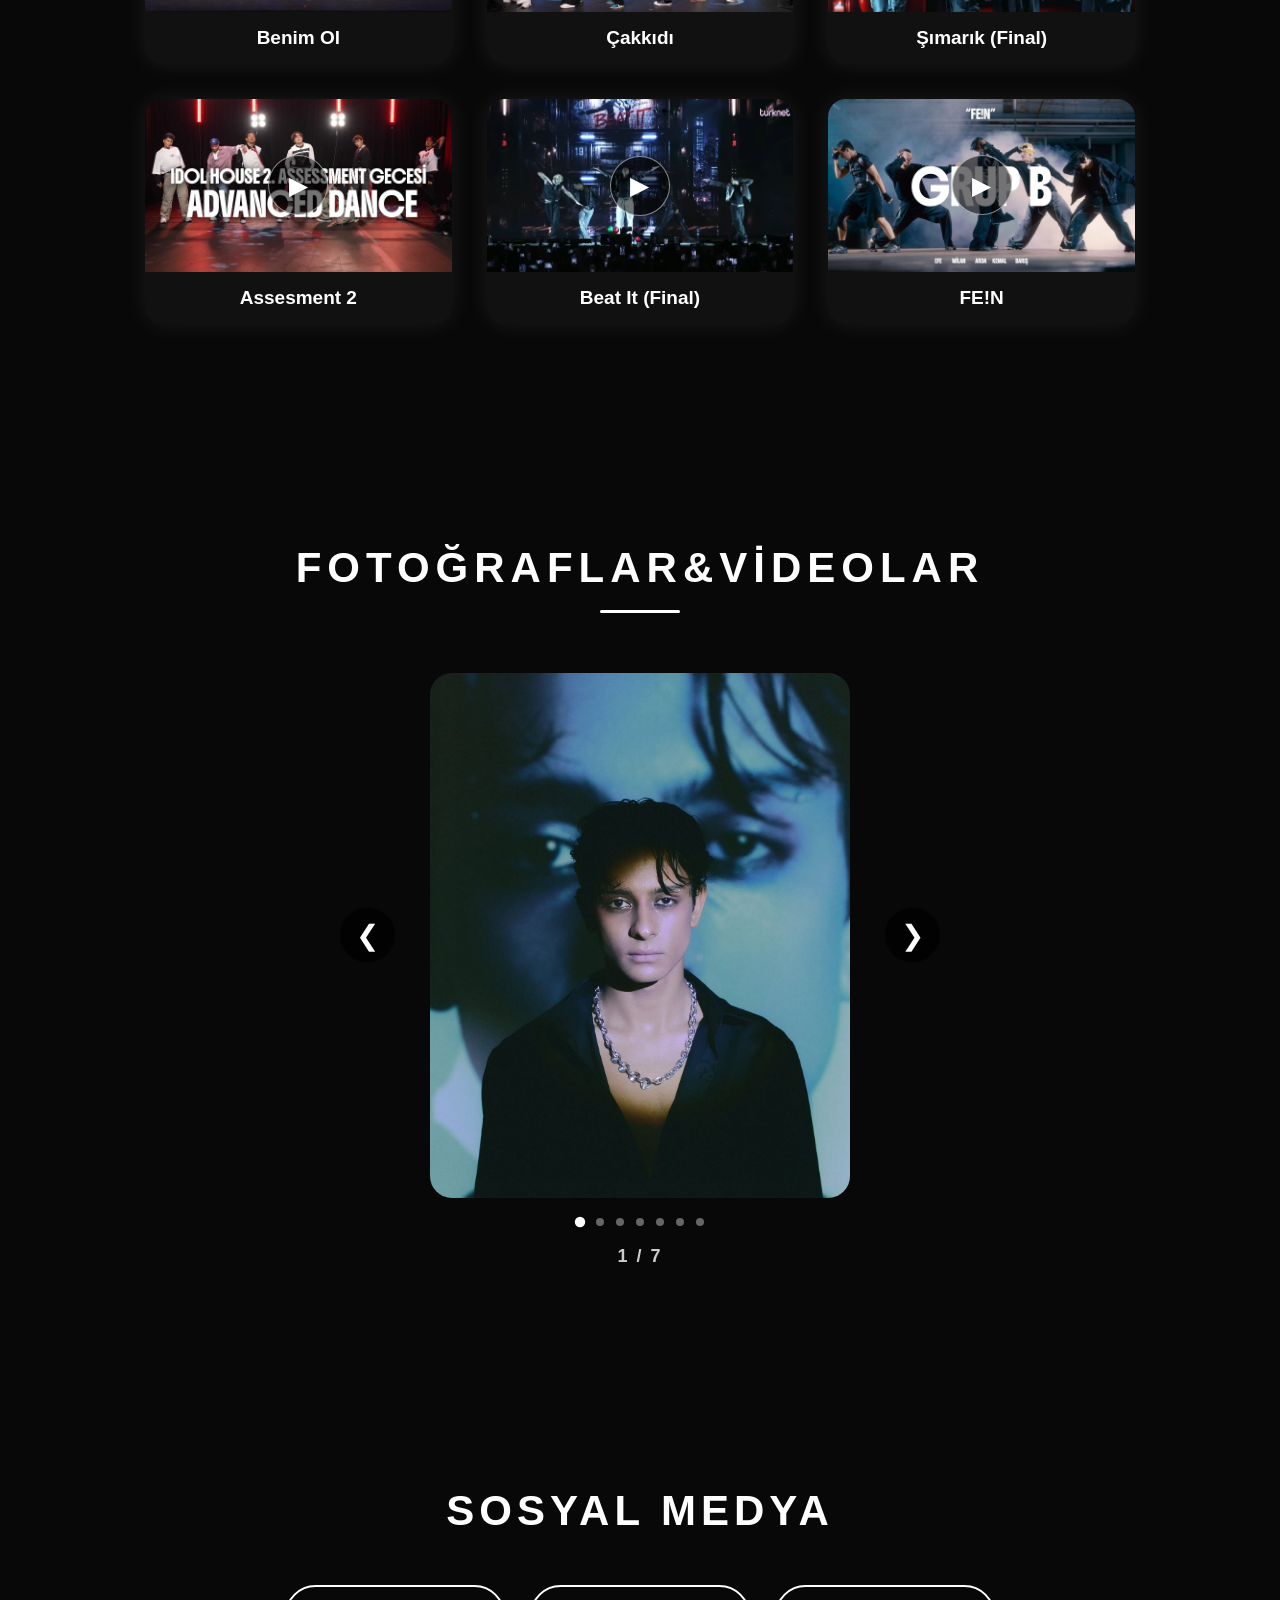
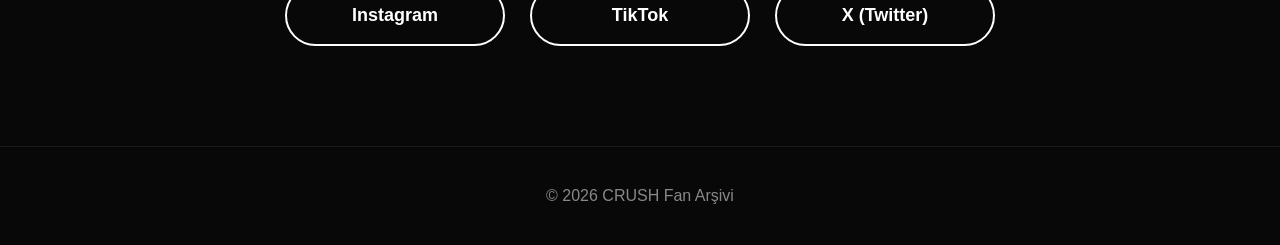
==== commit bf23af34: "change caption" ====
--- a/arda-soydogan.html
+++ b/arda-soydogan.html
@@ -68,7 +68,7 @@
 
     <p>
 
-2 Şubat 2007’de İzmir’de doğan Arda Soydoğan, Idol House’a dans kategorisinden katılmıştır. Arda, ilk auditionda dansta Upper Intermediate, vokalde ise Intermediate seviyesine seçilmiştir. Bir aylık eğitimin ardından yapılan assessmentta dansta 20 stajyer arasından birinci, vokalde ise yedinci olarak her iki kategoride de Advance seviyesine yükselmiştir. Gruba ikinci sıradan seçilen Arda, şu anda üyeler arasında en çok takipçiye sahip isimdir.
+2 Şubat 2007’de İzmir’de doğan Arda Soydoğan, Idol House’a dans kategorisinden katılmıştır. Arda, ilk auditionda dansta Upper Intermediate, vokalde ise Intermediate seviyesine seçilmiştir. Bir aylık eğitimin ardından yapılan assessmentta dansta 20 stajyer arasından birinci, vokalde ise yedinci olarak her iki kategoride de Advance seviyesine yükselmiştir. Gruba ikinci sıradan seçilen Arda, şu anda üyeler arasında en çok takipçiye sahip ikinci isimdir.
     </p>
 
 </section>
--- a/arda-soydogan.css
+++ b/arda-soydogan.css
@@ -2,6 +2,14 @@
    RESET
 ========================= */
 
+html,
+body{
+    overflow-x:hidden;
+}
+
+*{
+    box-sizing:border-box;
+}
 *{
     margin:0;
     padding:0;
@@ -302,78 +310,97 @@
 }
 
 
-/* =========================
-   PERFORMANCE VIDEO POPUP
-========================= */
-
 .video-popup{
     position:fixed;
     inset:0;
-
     background:rgba(0,0,0,.75);
 
     display:none;
-
     justify-content:center;
     align-items:center;
 
     z-index:999999;
+
+    overflow:hidden;
 }
 
 .video-popup.active{
     display:flex;
 }
-
-
-/* =========================
-   POPUP VIDEO WRAPPER
-========================= */
 
 .popup-video-wrapper{
     position:relative;
 
-    width:800px;
-    max-width:90vw;
-
+    width:min(900px,90vw);
     aspect-ratio:16/9;
 
-    display:flex;
+    max-height:80vh;
+}
+
+.popup-video{
+    width:100%;
+    height:100%;
+
+    object-fit:contain;
+
+    display:block;
+
+    border-radius:15px;
+
+    background:#000;
+}
+
+.popup-play-btn{
+    position:absolute;
+    top:50%;
+    left:50%;
+    transform:translate(-50%,-50%);
+
+    width:80px;
+    height:80px;
+
+    border-radius:50%;
+    border:none;
+
+    background:rgba(0,0,0,.5);
+    color:#fff;
+
+    font-size:34px;
+
+    display:none;
+
     justify-content:center;
     align-items:center;
-}
-
-
-/* =========================
-   POPUP VIDEO
-========================= */
-
-.popup-video{
-    width:100%;
-    height:100%;
-
-    object-fit:cover;
-
-    border-radius:15px;
-
-    display:block;
-}
-
-
-/* =========================
-   PLAY BUTTON
-========================= */
-
-.popup-play-btn{
-    display:none;
-}
-
-
-/* =========================
-   CLOSE BUTTON
-========================= */
+
+    cursor:pointer;
+
+    z-index:20;
+}
 
 .popup-close{
-    display:none;
+    position:absolute;
+    top:-18px;
+    right:-18px;
+
+    width:42px;
+    height:42px;
+
+    border:none;
+    border-radius:50%;
+
+    background:#fff;
+    color:#000;
+
+    font-size:28px;
+    font-weight:bold;
+
+    display:flex;
+    justify-content:center;
+    align-items:center;
+
+    cursor:pointer;
+
+    z-index:30;
 }
 
 
